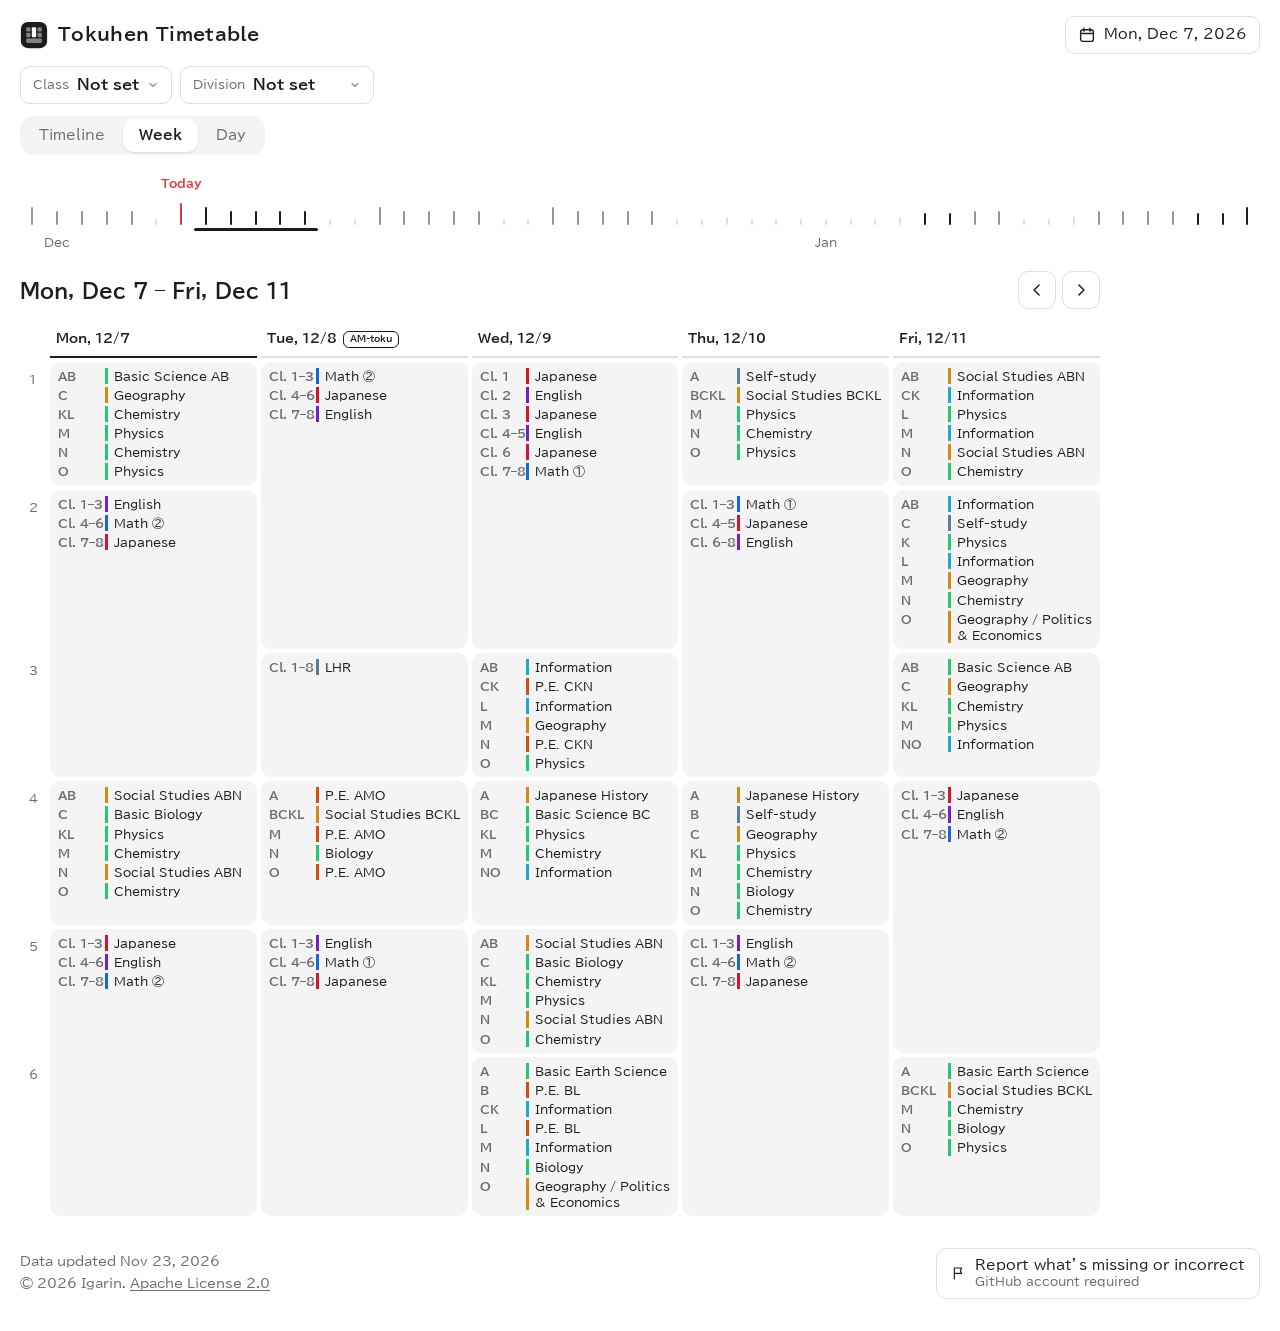
==== index.html @ 7ce31062 "Add a Gregorian/Japanese era switch, report note and license notices - Safari does not expose the sy" ====
<!doctype html>
<html lang="ja">
  <head>
    <meta charset="utf-8" />
    <meta name="viewport" content="width=device-width, initial-scale=1, viewport-fit=cover" />
    <title>前期特編 時間割</title>
    <meta name="description" content="Timetable for the third-year special program (Nov 30 – Jan 15)." />
    <meta name="color-scheme" content="light dark" />
    <meta name="theme-color" content="#ffffff" media="(prefers-color-scheme: light)" />
    <meta name="theme-color" content="#161618" media="(prefers-color-scheme: dark)" />
    <meta name="apple-mobile-web-app-capable" content="yes" />
    <meta name="mobile-web-app-capable" content="yes" />
    <meta name="apple-mobile-web-app-status-bar-style" content="default" />
    <meta name="apple-mobile-web-app-title" content="特編" />
    <link rel="manifest" href="manifest.webmanifest" />
    <link rel="icon" href="icons/icon.svg" type="image/svg+xml" />
    <link rel="apple-touch-icon" href="icons/apple-touch-icon.png" />
    <link rel="preconnect" href="https://fonts.googleapis.com" />
    <link rel="preconnect" href="https://fonts.gstatic.com" crossorigin />
    <link href="https://fonts.googleapis.com/css2?family=BIZ+UDPGothic:wght@400;700&display=swap" rel="stylesheet" />
    <link rel="stylesheet" href="css/style.css" />
  </head>
  <body>
    <div class="banner" id="update-banner" role="status" hidden></div>

    <header class="masthead">
      <div class="masthead-row">
        <h1 class="brand"><span id="logo"></span><span id="app-title">前期特編 時間割</span></h1>
        <div class="masthead-actions">
          <button type="button" class="icon-btn shortcut-btn" id="shortcut-btn" hidden></button>
          <div class="date-wrap">
            <button type="button" class="date-btn" id="date-btn"></button>
            <div class="calendar" id="calendar" hidden></div>
          </div>
        </div>
      </div>

      <div class="controls">
        <div class="pickers" id="pickers"></div>
      </div>

      <div class="setup-hint" id="setup-hint" hidden></div>

      <div class="nav-row">
        <div class="segmented" id="view-tabs" role="tablist"></div>
      </div>

      <div class="scrubber" id="scrubber"></div>
    </header>

    <main id="view" class="view" tabindex="-1"></main>

    <footer class="foot">
      <div class="foot-meta">
        <span id="updated"></span>
        <span id="copyright"></span>
      </div>
      <a class="report-btn" id="report-btn" target="_blank" rel="noopener"></a>
    </footer>

    <dialog class="sheet" id="shortcut-dialog"></dialog>

    <noscript>This timetable needs JavaScript.</noscript>
    <script type="module" src="js/app.js"></script>
  </body>
</html>
---- css/style.css ----
/* Monotone base; color is reserved for subjects and for today. */
:root {
  --bg: #ffffff;
  --surface: #f4f4f5;
  --surface-2: #e9e9eb;
  --ink: #1d1d1f;
  --muted: #6b6b70;
  --line: #dedee1;
  --line-soft: rgb(29 29 31 / 0.07);
  --hover-tint: rgb(29 29 31 / 0.07);
  --accent: #1d1d1f;
  --accent-soft: #f1f1f2;
  --today: #df3640;
  --today-tint: rgb(223 54 64 / 0.06);
  --tint-l: 92%;
  --text-l: 27%;
  --bar-l: 46%;
  --tint-s: 62%;

  --radius: 12px;
  --btn-radius: 10px;
  --label-w: 136px;
  --pw: 30px;
  --rh: 40px;
  --h1: 32px;
  --h2: 22px;
  --gap-thin: 10px;
  --gap-wide: 34px;
  --wk-period-w: 26px;
  --wk-col-min: 104px;

  color-scheme: light dark;
}

@media (prefers-color-scheme: dark) {
  :root:not([data-theme="light"]) {
    --bg: #161618;
    --surface: #1f1f22;
    --surface-2: #2a2a2e;
    --ink: #f2f2f3;
    --muted: #a1a1a6;
    --line: #333337;
    --line-soft: rgb(242 242 243 / 0.07);
    --hover-tint: rgb(242 242 243 / 0.08);
    --accent: #f2f2f3;
    --accent-soft: #26262a;
    --today: #ff7076;
    --today-tint: rgb(255 112 118 / 0.08);
    --tint-l: 23%;
    --text-l: 86%;
    --bar-l: 64%;
    --tint-s: 24%;
  }
}

:root[data-theme="dark"] {
  --bg: #161618;
  --surface: #1f1f22;
  --surface-2: #2a2a2e;
  --ink: #f2f2f3;
  --muted: #a1a1a6;
  --line: #333337;
  --line-soft: rgb(242 242 243 / 0.07);
  --hover-tint: rgb(242 242 243 / 0.08);
  --accent: #f2f2f3;
  --accent-soft: #26262a;
  --today: #ff7076;
  --today-tint: rgb(255 112 118 / 0.08);
  --tint-l: 23%;
  --text-l: 86%;
  --bar-l: 64%;
  --tint-s: 24%;
}

/* Subject families */
.g-kokugo { --h: 352; --s: 1; }
.g-math { --h: 214; --s: 1; }
.g-english { --h: 268; --s: 0.85; }
.g-social { --h: 36; --s: 1; }
.g-science { --h: 150; --s: 0.8; }
.g-info { --h: 192; --s: 0.9; }
.g-pe { --h: 18; --s: 1; }
.g-other { --h: 200; --s: 0.08; }

* { box-sizing: border-box; }

html { -webkit-text-size-adjust: 100%; }

body {
  margin: 0;
  background: var(--bg);
  color: var(--ink);
  font-family: "BIZ UDPGothic", "Hiragino Sans", "Yu Gothic UI", system-ui, sans-serif;
  font-size: 15px;
  line-height: 1.55;
  min-height: 100vh;
  padding-bottom: env(safe-area-inset-bottom);
}

button, select, input { font: inherit; color: inherit; }
button { cursor: pointer; }
a { color: inherit; }
:focus-visible { outline: 2px solid var(--accent); outline-offset: 2px; }
[hidden] { display: none !important; }

.icon { flex: none; display: block; }

/* ---------- Header ---------- */

.masthead {
  padding: max(16px, env(safe-area-inset-top)) 20px 4px;
  display: grid;
  grid-template-columns: minmax(0, 1fr);
  gap: 12px;
}

.masthead-row {
  display: flex;
  align-items: center;
  justify-content: space-between;
  flex-wrap: wrap;
  gap: 10px 12px;
}

.brand {
  display: flex;
  align-items: center;
  gap: 10px;
  margin: 0;
  font-size: 18px;
  font-weight: 700;
  letter-spacing: 0.02em;
  min-width: 0;
}
.brand #logo { display: flex; }
.brand #app-title { white-space: nowrap; overflow: hidden; text-overflow: ellipsis; }

.masthead-actions { display: flex; align-items: center; gap: 8px; }
.date-wrap { position: relative; }

.date-btn {
  display: inline-flex;
  align-items: center;
  gap: 8px;
  padding: 7px 12px;
  border: 1px solid var(--line);
  border-radius: var(--btn-radius);
  background: var(--bg);
  font-size: 14px;
  white-space: nowrap;
}
.date-btn:hover { background: var(--surface); }

.calendar {
  position: absolute;
  right: 0;
  top: calc(100% + 8px);
  z-index: 30;
  width: min(312px, calc(100vw - 32px));
  max-height: min(70vh, 560px);
  overflow: auto;
  padding: 14px;
  background: var(--bg);
  border: 1px solid var(--line);
  border-radius: 16px;
  box-shadow: 0 12px 32px -12px rgb(0 0 0 / 0.28);
  display: grid;
  gap: 16px;
}
.cal-month h3 { margin: 0 0 6px; font-size: 14px; }
.cal-grid { display: grid; grid-template-columns: repeat(7, 1fr); gap: 2px; text-align: center; }
.cal-head { font-size: 11px; color: var(--muted); padding-bottom: 2px; }
.cal-day {
  aspect-ratio: 1;
  display: grid;
  place-items: center;
  border-radius: var(--btn-radius);
  font-size: 13px;
  border: 0;
  background: none;
  position: relative;
}
button.cal-day:hover { background: var(--surface); }
.cal-day.is-off { color: var(--muted); opacity: 0.45; }
.cal-day.is-event::after {
  content: "";
  position: absolute;
  bottom: 4px;
  width: 4px;
  height: 4px;
  border-radius: 50%;
  background: var(--accent);
}
.cal-day.is-today { color: var(--today); font-weight: 700; }
.cal-day.is-selected { background: var(--accent); color: var(--bg); font-weight: 700; }
.cal-day.is-selected:hover { background: var(--accent); }

.controls {
  display: flex;
  align-items: flex-end;
  gap: 8px;
  flex-wrap: wrap;
}
.pickers { display: contents; }

.picker {
  display: inline-flex;
  align-items: center;
  gap: 6px;
  height: 38px;
  padding: 0 4px 0 12px;
  border: 1px solid var(--line);
  border-radius: var(--btn-radius);
  background: var(--bg);
}
.picker.is-set { border-color: color-mix(in srgb, var(--accent) 45%, var(--line)); }
.picker-label { font-size: 12px; color: var(--muted); white-space: nowrap; }
.picker select {
  appearance: none;
  -webkit-appearance: none;
  border: 0;
  background: transparent url("data:image/svg+xml,%3Csvg xmlns='http://www.w3.org/2000/svg' width='12' height='12' viewBox='0 0 24 24' fill='none' stroke='%23888' stroke-width='2.4' stroke-linecap='round'%3E%3Cpath d='M6 9l6 6 6-6'/%3E%3C/svg%3E") no-repeat right 8px center;
  padding: 6px 28px 6px 2px;
  font-weight: 700;
  font-size: 15px;
  min-width: 4.5em;
}
.picker select:focus-visible { outline: none; }
.picker:focus-within { outline: 2px solid var(--accent); outline-offset: 1px; }
.picker select option { color: initial; }

.icon-btn {
  display: inline-grid;
  place-items: center;
  width: 38px;
  height: 38px;
  padding: 0;
  border: 1px solid var(--line);
  border-radius: var(--btn-radius);
  background: var(--bg);
}
.icon-btn:hover:not(:disabled) { background: var(--surface); }
.icon-btn:disabled { opacity: 0.35; cursor: default; }

.setup-hint {
  display: flex;
  align-items: center;
  justify-content: space-between;
  gap: 12px;
  padding: 10px 10px 10px 14px;
  background: var(--accent-soft);
  border-radius: var(--radius);
  font-size: 13.5px;
  max-width: 760px;
}
.setup-hint p { margin: 0; }
.hint-actions { display: flex; gap: 6px; flex: none; }
.hint-actions .icon-btn { width: 32px; height: 32px; background: transparent; border-color: transparent; }

.text-btn {
  display: inline-flex;
  align-items: center;
  gap: 6px;
  padding: 6px 10px;
  border: 1px solid var(--line);
  border-radius: var(--btn-radius);
  background: var(--bg);
  font-size: 13.5px;
  text-decoration: none;
  white-space: nowrap;
}
.text-btn:hover { background: var(--surface); }

.nav-row { display: flex; align-items: center; justify-content: space-between; gap: 12px; }

.segmented {
  display: inline-flex;
  padding: 3px;
  background: var(--surface);
  border-radius: calc(var(--btn-radius) + 3px);
  gap: 2px;
}
.segmented button {
  border: 0;
  background: none;
  padding: 6px 16px;
  border-radius: var(--btn-radius);
  font-size: 14px;
  color: var(--muted);
}
.segmented button[aria-selected="true"] {
  background: var(--bg);
  color: var(--ink);
  font-weight: 700;
  box-shadow: 0 1px 2px rgb(0 0 0 / 0.12);
}

/* ---------- Scrubber ---------- */

.scrubber {
  position: relative;
  padding-top: 30px;
  touch-action: pan-y;
  user-select: none;
  -webkit-user-select: none;
  cursor: pointer;
}
.scrubber:focus-visible { outline-offset: 4px; }

.scrub-track {
  position: relative;
  display: flex;
  align-items: flex-end;
  height: 34px;
}
.tick {
  position: relative;
  flex: 1 1 0;
  height: 100%;
  --th: 14px;
  --tc: color-mix(in srgb, var(--muted) 70%, transparent);
}
.tick::after {
  content: "";
  position: absolute;
  left: 50%;
  bottom: 6px;
  width: 2px;
  margin-left: -1px;
  height: var(--th);
  border-radius: 1px;
  background: var(--tc);
  transform-origin: 50% 100%;
  transform: scaleY(var(--s, 1));
  transition: transform 0.22s cubic-bezier(0.2, 0.7, 0.3, 1), background-color 0.15s;
}
.tick-off { --th: 6px; --tc: var(--line); }
.tick-event { --th: 12px; --tc: var(--ink); }
.tick-monday { --th: 18px; }
.tick-off.tick-monday { --th: 8px; }
.tick.in-range { --tc: var(--accent); }
.tick.tick-today { --tc: var(--today); --th: 22px; }
.tick.is-hover { --tc: var(--ink); }

.scrub-range {
  position: absolute;
  bottom: 0;
  height: 3px;
  border-radius: 2px;
  background: var(--accent);
  transition: left 0.2s ease, width 0.2s ease;
}

.scrub-labels { position: relative; height: 20px; font-size: 12px; color: var(--muted); }
.scrub-month { position: absolute; top: 2px; transform: translateX(-50%); white-space: nowrap; }
.scrub-today { position: absolute; top: 8px; transform: translateX(-50%); white-space: nowrap; font-size: 11.5px; color: var(--today); font-weight: 700; }

.scrub-bubble {
  position: absolute;
  top: 0;
  transform: translateX(-50%);
  padding: 3px 9px;
  border-radius: 7px;
  background: var(--ink);
  color: var(--bg);
  font-size: 12px;
  white-space: nowrap;
  pointer-events: none;
  z-index: 5;
}
.scrub-bubble::after {
  content: "";
  position: absolute;
  top: 100%;
  left: calc(50% + var(--tail, 0px));
  margin-left: -5px;
  border: 5px solid transparent;
  border-top-color: var(--ink);
}

/* ---------- Views ---------- */

.view { padding: 12px 20px 8px; outline: none; }
.view-week, .view-day { max-width: 1120px; }

.view-head {
  display: flex;
  align-items: center;
  justify-content: space-between;
  gap: 12px;
  margin: 4px 0 14px;
}
.view-title { margin: 0; font-size: 20px; font-weight: 700; line-height: 1.35; }
.stepper { display: flex; gap: 6px; flex: none; }

.daytype {
  display: inline-block;
  padding: 1px 6px;
  border: 1px solid currentColor;
  border-radius: 6px;
  font-size: 0.7em;
  font-weight: 700;
  color: var(--accent);
  vertical-align: 0.15em;
  line-height: 1.4;
}
.today-pill {
  display: inline-block;
  padding: 1px 8px;
  border-radius: 999px;
  background: var(--today);
  color: #fff;
  font-size: 0.62em;
  vertical-align: 0.2em;
}

.empty-state { padding: 48px 0; color: var(--muted); display: grid; gap: 14px; justify-items: start; max-width: 520px; }
.empty-state p { margin: 0; }

.subj-name { font-weight: 700; }
.subj-detail, .subj-room { color: color-mix(in srgb, currentColor 72%, transparent); }
.badge-changed {
  display: inline-block;
  padding: 0 6px;
  border-radius: 5px;
  background: var(--today);
  color: #fff;
  font-size: 11px;
  font-weight: 700;
  line-height: 1.6;
}
.is-changed { background-image: repeating-linear-gradient(135deg, transparent 0 6px, color-mix(in srgb, currentColor 9%, transparent) 6px 8px); }

/* Timeline */
.tl-scroll {
  overflow-x: auto;
  border: 1px solid var(--line);
  border-radius: 14px;
  overscroll-behavior-x: contain;
}
.tl-grid { display: grid; width: max-content; position: relative; }

.tl-corner, .tl-label {
  position: sticky;
  left: 0;
  z-index: 3;
  background: var(--bg);
  border-right: 1px solid var(--line);
}
.tl-label {
  display: flex;
  flex-direction: column;
  justify-content: center;
  padding: 0 10px 0 14px;
  border-top: 1px solid var(--line-soft);
  box-shadow: inset 3px 0 0 hsl(var(--h) calc(var(--tint-s) * var(--s)) var(--bar-l));
  line-height: 1.25;
  min-width: 0;
}
.tl-label-name { font-size: 13px; font-weight: 700; white-space: nowrap; overflow: hidden; text-overflow: ellipsis; }
.tl-label-detail { font-size: 11px; color: var(--muted); white-space: nowrap; overflow: hidden; text-overflow: ellipsis; }

.tl-date, .tl-period, .tl-periods, .tl-bg, .tl-cell, .tl-event {
  box-shadow: var(--hov, 0 0 #0000);
}
.tl-date {
  border: 0;
  background: none;
  border-left: 1px solid var(--line);
  padding: 0 8px;
  text-align: left;
  font-size: 12.5px;
  font-weight: 700;
  white-space: nowrap;
  display: flex;
  align-items: center;
  gap: 4px;
}
.tl-date:hover { text-decoration: underline; text-underline-offset: 3px; }
.tl-date.is-today { color: var(--today); }
.tl-period { font-size: 11px; color: var(--muted); text-align: center; line-height: var(--h2); }
.tl-period.is-first, .tl-periods { border-left: 1px solid var(--line); }
.tl-bg {
  border-left: 1px solid var(--line);
  background-image:
    repeating-linear-gradient(to right, transparent 0 calc(var(--pw) - 1px), var(--line-soft) calc(var(--pw) - 1px) var(--pw)),
    repeating-linear-gradient(to bottom, transparent 0 calc(var(--rh) - 1px), var(--line-soft) calc(var(--rh) - 1px) var(--rh));
}
.tl-date.is-today { box-shadow: inset 0 3px 0 -1px var(--today), var(--hov, 0 0 #0000); }
.tl-bg.is-today, .tl-period.is-today, .tl-periods.is-today { background-color: var(--today-tint); }

.tl-cell {
  position: relative;
  z-index: 1;
  margin: 5px 2px;
  border-radius: 7px;
  display: grid;
  place-items: center;
  font-size: 11.5px;
  font-weight: 700;
  white-space: nowrap;
  overflow: hidden;
  color: hsl(var(--h) calc(55% * var(--s)) var(--text-l));
  background-color: hsl(var(--h) calc(var(--tint-s) * var(--s) + 6%) calc(var(--tint-l) - 4%));
}
.tl-cell.is-changed { outline: 2px solid var(--today); outline-offset: -2px; }

.tl-gap {
  background: var(--surface);
  border-left: 1px solid var(--line);
  display: grid;
  place-items: center;
}
.tl-gap span {
  writing-mode: vertical-rl;
  font-size: 11.5px;
  color: var(--muted);
  letter-spacing: 0.2em;
}
.tl-event {
  position: relative;
  z-index: 1;
  margin: 6px 4px;
  border-radius: 10px;
  background: var(--accent-soft);
  color: var(--accent);
  display: grid;
  place-items: center;
  padding: 8px;
  text-align: center;
  font-size: 13px;
  font-weight: 700;
}

/* Week */
.wk-scroll { overflow-x: auto; padding-bottom: 4px; }
.wk-grid {
  display: grid;
  grid-template-rows: auto repeat(6, minmax(58px, auto));
  gap: 4px;
  min-width: min-content;
}
.wk-date {
  border: 0;
  border-bottom: 2px solid var(--line);
  background: none;
  padding: 6px 4px 6px 6px;
  text-align: left;
  font-size: 13px;
  font-weight: 700;
  display: flex;
  gap: 6px;
  align-items: center;
  flex-wrap: wrap;
}
.wk-date:hover { background: var(--surface); border-radius: var(--btn-radius) var(--btn-radius) 0 0; }
.wk-date.is-selected { border-bottom-color: var(--accent); }
.wk-date.is-today { color: var(--today); }
.wk-period { font-size: 12px; color: var(--muted); text-align: center; padding-top: 8px; }
.wk-cell {
  border-radius: 10px;
  padding: 8px 9px;
  display: flex;
  flex-direction: column;
  align-items: flex-start;
  gap: 2px;
  color: hsl(var(--h) calc(55% * var(--s)) var(--text-l));
  background-color: hsl(var(--h) calc(var(--tint-s) * var(--s)) var(--tint-l));
  min-width: 0;
}
.wk-cell .subj-name { font-size: 14px; line-height: 1.3; max-width: 100%; overflow-wrap: anywhere; hyphens: auto; }
.wk-cell .subj-detail { font-size: 11.5px; line-height: 1.35; display: -webkit-box; -webkit-line-clamp: 2; -webkit-box-orient: vertical; overflow: hidden; }
.wk-cell.is-multi { background: var(--surface); color: var(--ink); padding: 6px 8px; }
.wk-event { min-width: 0; }
.wk-event .event-card { height: 100%; }
.wk-off {
  border: 1px dashed var(--line);
  border-radius: 10px;
  display: grid;
  place-items: center;
  color: var(--muted);
  font-size: 13px;
}
.wk-off span { writing-mode: vertical-rl; letter-spacing: 0.2em; }

/* Grouped cells (when no class/division is chosen) */
.groups { list-style: none; margin: 0; padding: 0; display: grid; gap: 3px; width: 100%; font-size: 12px; line-height: 1.35; }
.groups li { display: grid; grid-template-columns: 3.4em 1fr; gap: 6px; align-items: baseline; }
.group-keys { color: var(--muted); font-weight: 700; font-variant-numeric: tabular-nums; white-space: nowrap; }
.group-subj { border-left: 3px solid hsl(var(--h) calc(var(--tint-s) * var(--s) + 20%) var(--bar-l)); padding-left: 6px; min-width: 0; overflow-wrap: anywhere; }
.groups li.is-changed { background-image: none; }

/* Day */
.day-list { list-style: none; margin: 0; padding: 0; display: grid; gap: 8px; max-width: 680px; }
.day-slot {
  display: grid;
  grid-template-columns: 72px 1fr;
  gap: 12px;
  padding: 14px 16px;
  min-height: 70px;
  border-radius: 14px;
  color: hsl(var(--h) calc(55% * var(--s)) var(--text-l));
  background-color: hsl(var(--h) calc(var(--tint-s) * var(--s)) var(--tint-l));
}
.day-slot.is-double { min-height: 118px; }
.day-slot.is-multi { background: var(--surface); color: var(--ink); }
.day-slot.is-live { outline: 2px solid var(--today); outline-offset: 2px; }
.day-period { display: flex; flex-direction: column; gap: 2px; }
.day-period-num { font-size: 22px; font-weight: 700; line-height: 1.1; font-variant-numeric: tabular-nums; }
.day-time { font-size: 12px; color: color-mix(in srgb, currentColor 70%, transparent); font-variant-numeric: tabular-nums; }
.day-now { font-size: 11px; font-weight: 700; color: var(--today); }
.day-subject { display: flex; flex-direction: column; align-items: flex-start; gap: 3px; justify-content: center; min-width: 0; }
.day-subject .subj-name { font-size: 19px; line-height: 1.3; }
.day-subject .subj-detail { font-size: 13.5px; }
.day-subject .subj-room { font-size: 12.5px; }
.day-slot.is-multi .groups { font-size: 13px; gap: 5px; }
.day-slot.is-multi .groups li { grid-template-columns: 4em 1fr; }

/* Events */
.event-card {
  background: var(--accent-soft);
  border-radius: 14px;
  padding: 18px 20px;
  max-width: 680px;
}
.event-title { display: block; font-size: 18px; color: var(--accent); line-height: 1.4; }
.event-note { margin: 8px 0 0; font-size: 14px; line-height: 1.75; }
.event-card.is-compact { padding: 10px; border-radius: 10px; }
.event-card.is-compact .event-title { font-size: 13px; }
.event-card.is-compact .event-note { font-size: 11.5px; line-height: 1.55; margin-top: 6px; }

/* ---------- Footer, banner, dialog ---------- */

.foot {
  display: flex;
  flex-wrap: wrap;
  align-items: center;
  justify-content: space-between;
  gap: 12px;
  padding: 20px 20px 32px;
  color: var(--muted);
  font-size: 13px;
}
.report-btn {
  display: inline-flex;
  align-items: center;
  gap: 8px;
  padding: 8px 14px;
  border: 1px solid var(--line);
  border-radius: var(--btn-radius);
  color: var(--ink);
  text-decoration: none;
  font-size: 13.5px;
}
.report-btn:hover { background: var(--surface); }
.report-text { display: flex; flex-direction: column; line-height: 1.3; }
.report-text small { font-size: 11.5px; color: var(--muted); }
.foot-meta { display: flex; flex-direction: column; gap: 2px; }
.foot-meta a { color: inherit; text-underline-offset: 2px; }

.cal-system {
  display: flex;
  padding: 3px;
  gap: 2px;
  background: var(--surface);
  border-radius: calc(var(--btn-radius) + 3px);
}
.cal-system button {
  flex: 1;
  border: 0;
  background: none;
  padding: 5px 8px;
  border-radius: var(--btn-radius);
  font-size: 13px;
  color: var(--muted);
}
.cal-system button[aria-pressed="true"] {
  background: var(--bg);
  color: var(--ink);
  font-weight: 700;
  box-shadow: 0 1px 2px rgb(0 0 0 / 0.12);
}

.banner {
  position: fixed;
  left: 50%;
  top: max(12px, env(safe-area-inset-top));
  transform: translateX(-50%);
  z-index: 50;
  display: flex;
  align-items: center;
  gap: 10px;
  width: max-content;
  max-width: calc(100vw - 24px);
  padding: 8px 8px 8px 16px;
  background: var(--ink);
  color: var(--bg);
  border-radius: 12px;
  box-shadow: 0 10px 30px -10px rgb(0 0 0 / 0.4);
  font-size: 14px;
}
.banner-btn {
  display: inline-flex;
  align-items: center;
  gap: 6px;
  border: 0;
  border-radius: var(--btn-radius);
  padding: 6px 12px;
  background: var(--bg);
  color: var(--ink);
  font-weight: 700;
  white-space: nowrap;
}
.banner-close { width: 32px; height: 32px; background: transparent; border-color: transparent; color: inherit; }
.banner-close:hover:not(:disabled) { background: color-mix(in srgb, var(--bg) 15%, transparent); }

.sheet {
  border: 0;
  border-radius: 18px;
  padding: 18px 22px 22px;
  width: min(460px, calc(100vw - 24px));
  background: var(--bg);
  color: var(--ink);
  box-shadow: 0 20px 60px -20px rgb(0 0 0 / 0.5);
}
.sheet::backdrop { background: rgb(0 0 0 / 0.38); }
.sheet-head { display: flex; justify-content: space-between; align-items: center; gap: 12px; }
.sheet h2 { margin: 0; font-size: 17px; }
.sheet h3 { margin: 18px 0 6px; font-size: 13px; color: var(--muted); }
.sheet p { margin: 10px 0 0; font-size: 14px; }
.kv { display: grid; grid-template-columns: max-content 1fr; gap: 4px 16px; margin: 0; font-size: 14px; }
.kv dd { margin: 0; }
.url { overflow-wrap: anywhere; font-size: 13px; }
.sheet-actions { display: flex; align-items: center; gap: 10px; flex-wrap: wrap; margin-top: 20px; }
.primary-btn {
  display: inline-block;
  padding: 8px 14px;
  border-radius: var(--btn-radius);
  background: var(--accent);
  color: var(--bg);
  font-weight: 700;
  text-decoration: none;
}
.muted { color: var(--muted); font-size: 13.5px; }

/* ---------- Small screens ---------- */

@media (max-width: 640px) {
  :root {
    --label-w: 92px;
    --pw: 26px;
    --rh: 38px;
    --wk-col-min: 62px;
    --wk-period-w: 18px;
  }
  .masthead { padding-left: 16px; padding-right: 16px; gap: 10px; }
  .view { padding-left: 16px; padding-right: 16px; }
  .foot { padding-left: 16px; padding-right: 16px; }
  .brand { font-size: 16px; }
  .calendar { position: fixed; left: 16px; right: 16px; top: 72px; width: auto; max-height: 75vh; }
  .date-btn { font-size: 13px; padding: 6px 10px; }
  .segmented { display: flex; width: 100%; }
  .segmented button { flex: 1; padding: 7px 8px; }
  .nav-row { display: block; }
  .tl-label { padding: 0 6px 0 10px; }
  .tl-label-name { font-size: 12px; }
  .tl-cell { font-size: 10px; margin: 5px 1px; letter-spacing: -0.02em; }
  .wk-grid { gap: 3px; }
  .wk-cell { padding: 6px; }
  .wk-cell .subj-name { font-size: 12.5px; }
  .wk-cell .subj-detail { font-size: 10.5px; }
  .wk-cell.is-multi { padding: 4px 5px; }
  .wk-cell .groups { font-size: 10.5px; }
  .wk-cell .groups li { grid-template-columns: 1fr; gap: 0; }
  .wk-cell .group-subj { border-left-width: 2px; padding-left: 4px; }
  .wk-date { font-size: 11.5px; padding: 4px 2px; }
  .day-slot { grid-template-columns: 52px 1fr; padding: 12px 14px; }
  .view-title { font-size: 17px; }
}

@media (prefers-reduced-motion: reduce) {
  .tick::after, .scrub-range { transition: none; }
}
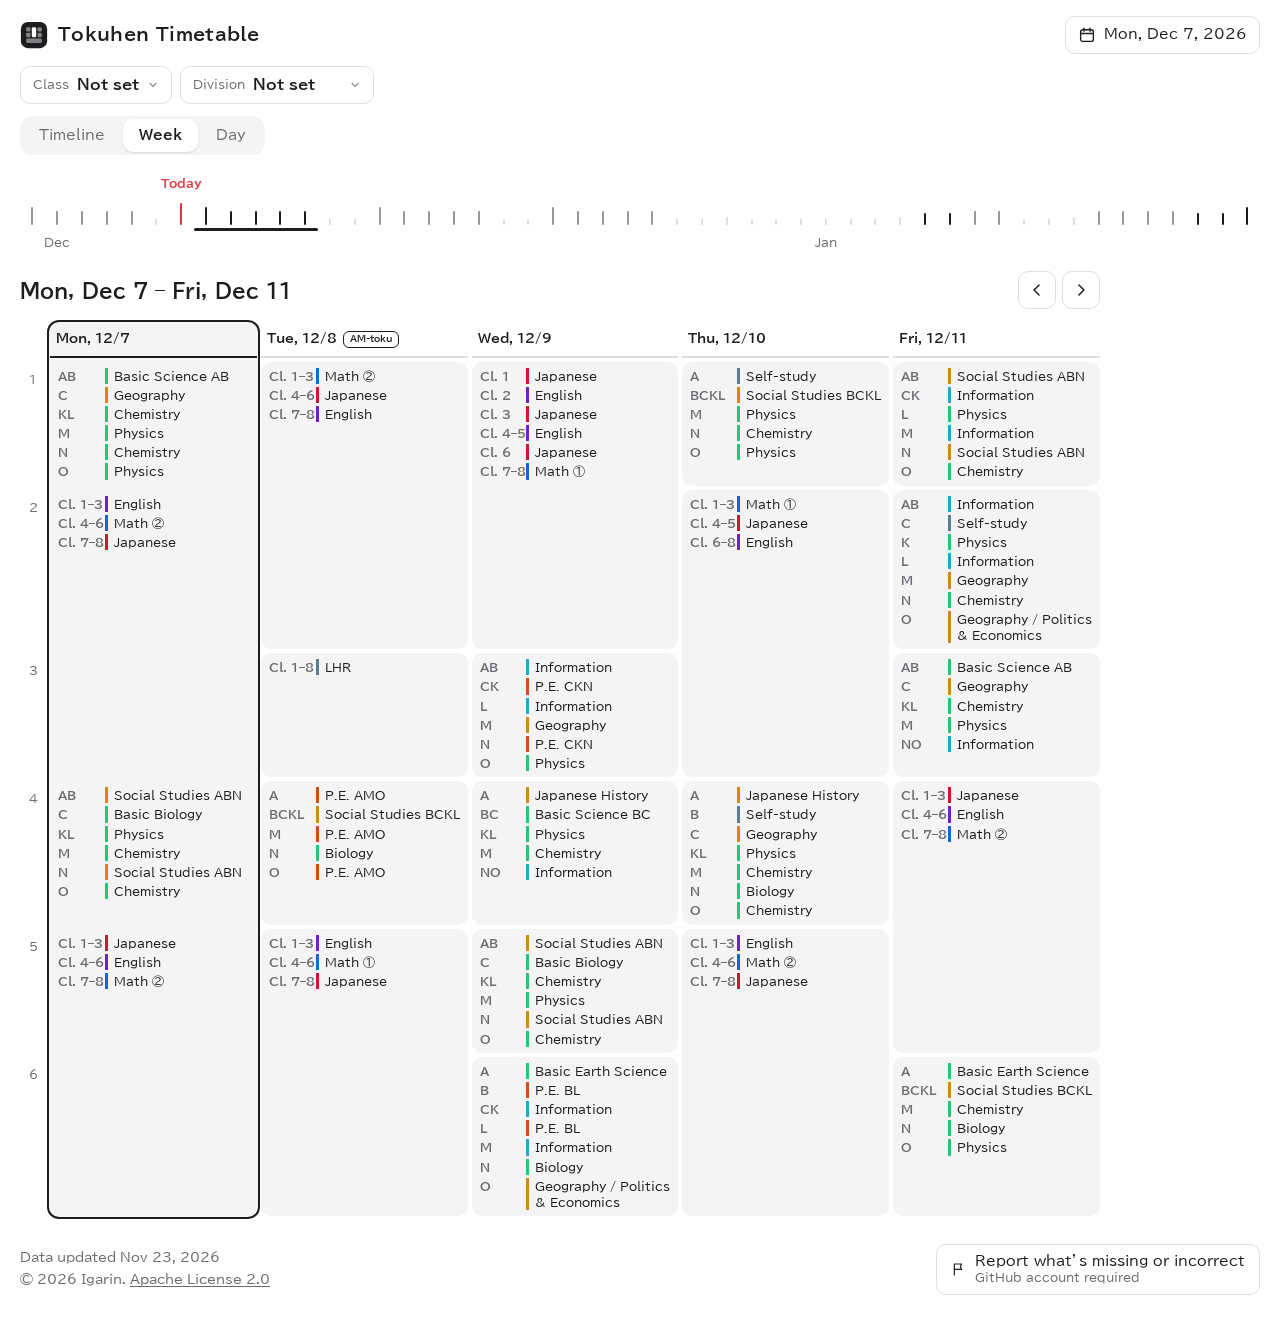
==== commit 848127c0: "Improve arrow navigation on desktop and phones - Desktop: ← / → move by a school day in the timeline" ====
--- a/index.html
+++ b/index.html
@@ -58,6 +58,11 @@
       <a class="report-btn" id="report-btn" target="_blank" rel="noopener"></a>
     </footer>
 
+    <nav class="bottom-nav" id="bottom-nav">
+      <button type="button" class="bottom-nav-btn" data-dir="-1"><svg width="24" height="24" viewBox="0 0 24 24" fill="none" stroke="currentColor" stroke-width="2" stroke-linecap="round" stroke-linejoin="round" aria-hidden="true"><path d="M14.5 6l-6 6 6 6"/></svg></button>
+      <button type="button" class="bottom-nav-btn" data-dir="1"><svg width="24" height="24" viewBox="0 0 24 24" fill="none" stroke="currentColor" stroke-width="2" stroke-linecap="round" stroke-linejoin="round" aria-hidden="true"><path d="M9.5 6l6 6-6 6"/></svg></button>
+    </nav>
+
     <dialog class="sheet" id="shortcut-dialog"></dialog>
 
     <noscript>This timetable needs JavaScript.</noscript>
--- a/css/style.css
+++ b/css/style.css
@@ -440,6 +440,34 @@
 }
 .tl-grid { display: grid; width: max-content; position: relative; }
 
+/* Mouse and trackpad: the page scrolls sideways instead of an inner box (see renderTimeline).
+   Body grows to the timeline's width; the header, footer and view heading stay pinned. */
+html.tl-page-scroll { overscroll-behavior-x: none; }
+html.tl-page-scroll body { width: max-content; min-width: 100%; }
+html.tl-page-scroll .masthead,
+html.tl-page-scroll .foot {
+  position: sticky;
+  left: 0;
+  width: var(--vw, 100vw);
+}
+/* Sticky elements form their own stacking layer; keep the header (and its date picker) on top. */
+html.tl-page-scroll .masthead { z-index: 20; }
+html.tl-page-scroll .view-timeline .view-head {
+  position: sticky;
+  left: 20px;
+  width: calc(var(--vw, 100vw) - 40px);
+}
+html.tl-page-scroll .tl-scroll {
+  overflow: visible;
+  border: 0;
+  border-radius: 0;
+}
+html.tl-page-scroll .tl-grid {
+  border: 1px solid var(--line);
+  border-radius: 14px;
+  overflow: clip;
+}
+
 .tl-corner, .tl-label {
   position: sticky;
   left: 0;
@@ -478,6 +506,8 @@
 }
 .tl-date:hover { text-decoration: underline; text-underline-offset: 3px; }
 .tl-date.is-today { color: var(--today); }
+.tl-date.is-selected { box-shadow: inset 0 -3px 0 var(--ink), var(--hov, 0 0 #0000); }
+.tl-date.is-today.is-selected { box-shadow: inset 0 3px 0 -1px var(--today), inset 0 -3px 0 var(--ink), var(--hov, 0 0 #0000); }
 .tl-period { font-size: 11px; color: var(--muted); text-align: center; line-height: var(--h2); }
 .tl-period.is-first, .tl-periods { border-left: 1px solid var(--line); }
 .tl-bg {
@@ -533,7 +563,7 @@
 }
 
 /* Week */
-.wk-scroll { overflow-x: auto; padding-bottom: 4px; }
+.wk-scroll { overflow-x: auto; padding: 4px; margin: -4px; }
 .wk-grid {
   display: grid;
   grid-template-rows: auto repeat(6, minmax(58px, auto));
@@ -554,7 +584,10 @@
   flex-wrap: wrap;
 }
 .wk-date:hover { background: var(--surface); border-radius: var(--btn-radius) var(--btn-radius) 0 0; }
-.wk-date.is-selected { border-bottom-color: var(--accent); }
+.wk-date.is-selected { border-bottom-color: var(--ink); }
+/* The selected day: its whole column sits on a framed panel behind the cells. */
+.wk-colbg { margin: -3px; border-radius: calc(var(--btn-radius) + 2px); pointer-events: none; }
+.wk-colbg.is-selected { background: var(--surface); box-shadow: inset 0 0 0 2px var(--ink); }
 .wk-date.is-today { color: var(--today); }
 .wk-period { font-size: 12px; color: var(--muted); text-align: center; padding-top: 8px; }
 .wk-cell {
@@ -730,7 +763,9 @@
 .sheet p { margin: 10px 0 0; font-size: 14px; }
 .kv { display: grid; grid-template-columns: max-content 1fr; gap: 4px 16px; margin: 0; font-size: 14px; }
 .kv dd { margin: 0; }
-.url { overflow-wrap: anywhere; font-size: 13px; }
+.url { overflow-wrap: anywhere; font-size: 13px; user-select: all; -webkit-user-select: all; }
+.url-row { display: flex; align-items: center; gap: 10px; margin-top: 6px; }
+.url-row .url { flex: 1; min-width: 0; }
 .sheet-actions { display: flex; align-items: center; gap: 10px; flex-wrap: wrap; margin-top: 20px; }
 .primary-btn {
   display: inline-block;
@@ -781,3 +816,39 @@
 @media (prefers-reduced-motion: reduce) {
   .tick::after, .scrub-range { transition: none; }
 }
+
+/* ---------- Bottom ‹ › bar on phones ---------- */
+
+.bottom-nav { display: none; }
+
+@media (max-width: 640px), (hover: none) and (pointer: coarse) {
+  .bottom-nav {
+    display: flex;
+    justify-content: space-between;
+    position: fixed;
+    left: 16px;
+    right: 16px;
+    bottom: calc(env(safe-area-inset-bottom) + 12px);
+    z-index: 40;
+    pointer-events: none;
+  }
+  html.ios-browser .bottom-nav { bottom: calc(env(safe-area-inset-bottom) + 68px); }
+  .bottom-nav-btn {
+    pointer-events: auto;
+    display: grid;
+    place-items: center;
+    width: 56px;
+    height: 56px;
+    border: 1px solid var(--line);
+    border-radius: 50%;
+    background: color-mix(in srgb, var(--bg) 88%, transparent);
+    -webkit-backdrop-filter: blur(12px);
+    backdrop-filter: blur(12px);
+    box-shadow: 0 6px 20px -8px rgb(0 0 0 / 0.35);
+    color: var(--ink);
+  }
+  .bottom-nav-btn:disabled { opacity: 0.3; }
+  .view-head .stepper { display: none; }
+  body { padding-bottom: calc(env(safe-area-inset-bottom) + 84px); }
+  html.ios-browser body { padding-bottom: calc(env(safe-area-inset-bottom) + 140px); }
+}
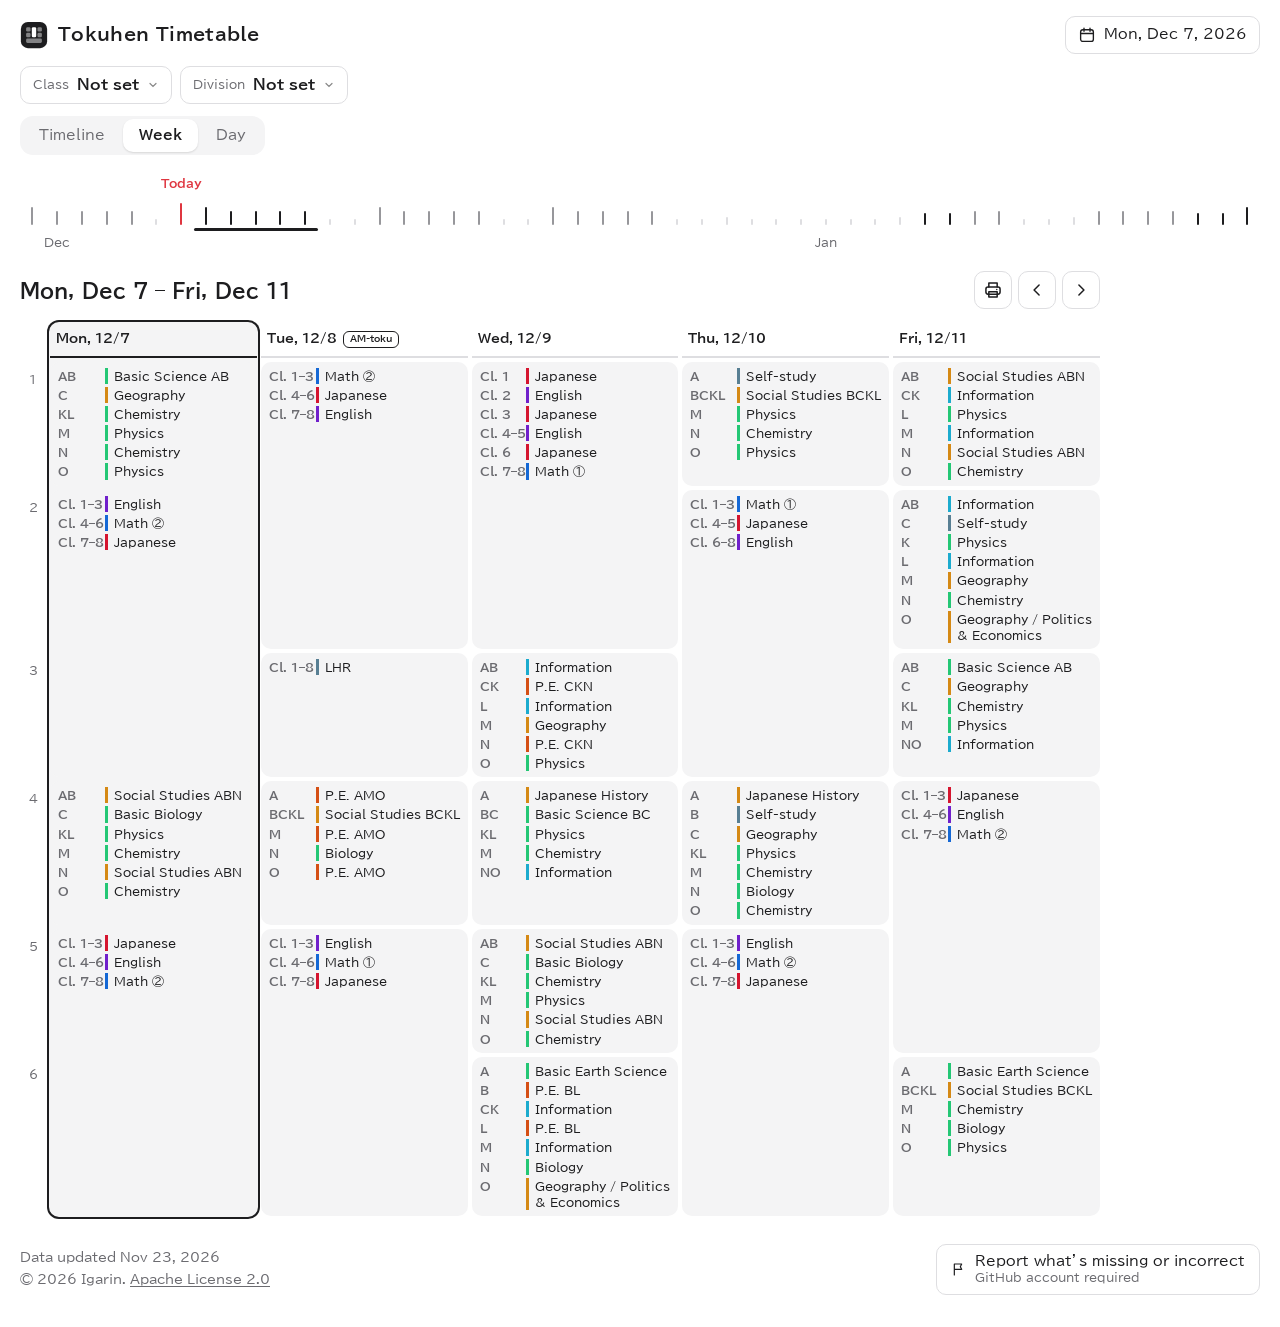
==== commit ca78d87d: "Grey out past days, add range printing, shorten picker values - Past days are greyed out in the time" ====
--- a/index.html
+++ b/index.html
@@ -58,12 +58,10 @@
       <a class="report-btn" id="report-btn" target="_blank" rel="noopener"></a>
     </footer>
 
-    <nav class="bottom-nav" id="bottom-nav">
-      <button type="button" class="bottom-nav-btn" data-dir="-1"><svg width="24" height="24" viewBox="0 0 24 24" fill="none" stroke="currentColor" stroke-width="2" stroke-linecap="round" stroke-linejoin="round" aria-hidden="true"><path d="M14.5 6l-6 6 6 6"/></svg></button>
-      <button type="button" class="bottom-nav-btn" data-dir="1"><svg width="24" height="24" viewBox="0 0 24 24" fill="none" stroke="currentColor" stroke-width="2" stroke-linecap="round" stroke-linejoin="round" aria-hidden="true"><path d="M9.5 6l6 6-6 6"/></svg></button>
-    </nav>
-
     <dialog class="sheet" id="shortcut-dialog"></dialog>
+    <dialog class="sheet" id="print-dialog"></dialog>
+    <div id="print-area" aria-hidden="true"></div>
+    <style id="print-page-style"></style>
 
     <noscript>This timetable needs JavaScript.</noscript>
     <script type="module" src="js/app.js"></script>
--- a/css/style.css
+++ b/css/style.css
@@ -817,38 +817,57 @@
   .tick::after, .scrub-range { transition: none; }
 }
 
-/* ---------- Bottom ‹ › bar on phones ---------- */
-
-.bottom-nav { display: none; }
+/* ---------- Phones: the date strip sits at the bottom of the screen ---------- */
 
 @media (max-width: 640px), (hover: none) and (pointer: coarse) {
-  .bottom-nav {
-    display: flex;
-    justify-content: space-between;
+  .scrubber {
     position: fixed;
-    left: 16px;
-    right: 16px;
-    bottom: calc(env(safe-area-inset-bottom) + 12px);
+    left: 0;
+    right: 0;
+    bottom: 0;
     z-index: 40;
-    pointer-events: none;
+    padding: 26px 16px calc(env(safe-area-inset-bottom) + 6px);
+    background: color-mix(in srgb, var(--bg) 90%, transparent);
+    -webkit-backdrop-filter: blur(14px);
+    backdrop-filter: blur(14px);
+    border-top: 1px solid var(--line);
   }
-  html.ios-browser .bottom-nav { bottom: calc(env(safe-area-inset-bottom) + 68px); }
-  .bottom-nav-btn {
-    pointer-events: auto;
-    display: grid;
-    place-items: center;
-    width: 56px;
-    height: 56px;
-    border: 1px solid var(--line);
-    border-radius: 50%;
-    background: color-mix(in srgb, var(--bg) 88%, transparent);
-    -webkit-backdrop-filter: blur(12px);
-    backdrop-filter: blur(12px);
-    box-shadow: 0 6px 20px -8px rgb(0 0 0 / 0.35);
-    color: var(--ink);
-  }
-  .bottom-nav-btn:disabled { opacity: 0.3; }
+  .scrub-bubble { top: 0; }
+  .scrub-today { top: 6px; }
   .view-head .stepper { display: none; }
-  body { padding-bottom: calc(env(safe-area-inset-bottom) + 84px); }
-  html.ios-browser body { padding-bottom: calc(env(safe-area-inset-bottom) + 140px); }
-}
+  body { padding-bottom: calc(env(safe-area-inset-bottom) + 96px); }
+}
+
+/* ---------- Past days ---------- */
+
+.tl-cell.is-past, .tl-event.is-past,
+.wk-cell.is-past, .wk-event.is-past, .wk-off.is-past { opacity: 0.42; }
+.tl-date.is-past, .wk-date.is-past, .cal-day.is-past { color: var(--muted); }
+.day-body.is-past { opacity: 0.5; }
+
+/* ---------- Printing ---------- */
+
+.view-actions { display: flex; align-items: center; gap: 6px; flex: none; }
+.print-range { display: flex; flex-wrap: wrap; gap: 8px; margin-top: 14px; }
+.primary-btn { display: inline-flex; align-items: center; gap: 8px; border: 0; font: inherit; cursor: pointer; }
+
+#print-area { display: none; }
+
+@media print {
+  body > *:not(#print-area) { display: none !important; }
+  body { padding: 0 !important; background: #fff; }
+  #print-area { display: block; }
+  #print-area * { -webkit-print-color-adjust: exact; print-color-adjust: exact; }
+  .print-head { display: flex; justify-content: space-between; gap: 16px; font-size: 12px; margin-bottom: 6px; }
+  .print-page { padding: 0; break-after: page; }
+  .print-page:last-child { break-after: auto; }
+  .print-day { padding: 0; break-inside: avoid; margin-bottom: 12px; }
+  #print-area .view-actions, #print-area .today-pill { display: none; }
+  #print-area .view-head { margin: 0 0 8px; }
+  #print-area .wk-scroll { overflow: visible; }
+  #print-area .wk-colbg.is-selected { background: none; box-shadow: none; }
+  #print-area .wk-date.is-selected { border-bottom-color: var(--line); }
+  #print-area .is-past { opacity: 1; color: inherit; }
+  #print-area .day-list { max-width: none; grid-template-columns: repeat(auto-fill, minmax(300px, 1fr)); }
+  #print-area .day-slot { min-height: 0; padding: 8px 12px; }
+}
